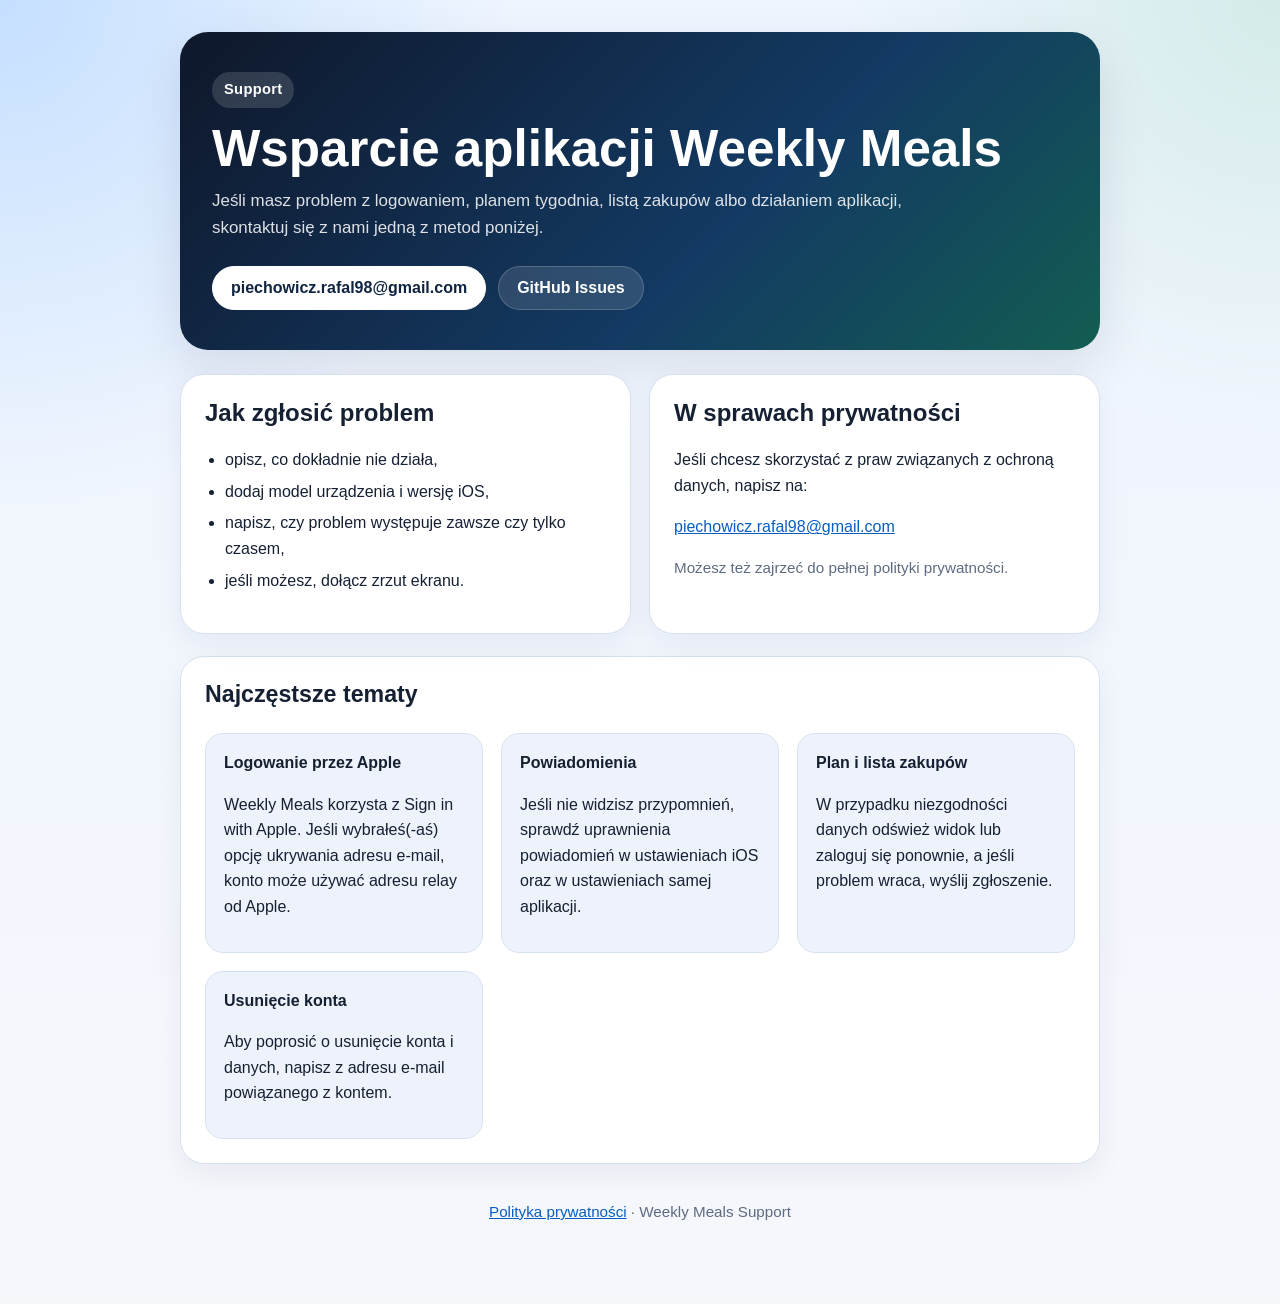
==== docs/support/index.html @ db655a3d "Add support and privacy pages for App Store review" ====
<!doctype html>
<html lang="pl">
  <head>
    <meta charset="utf-8" />
    <meta name="viewport" content="width=device-width, initial-scale=1" />
    <title>Weekly Meals Support</title>
    <meta
      name="description"
      content="Oficjalna strona wsparcia aplikacji Weekly Meals."
    />
    <link rel="stylesheet" href="../styles.css" />
  </head>
  <body>
    <main class="page">
      <section class="hero">
        <span class="eyebrow">Support</span>
        <h1>Wsparcie aplikacji Weekly Meals</h1>
        <p>
          Jeśli masz problem z logowaniem, planem tygodnia, listą zakupów albo
          działaniem aplikacji, skontaktuj się z nami jedną z metod poniżej.
        </p>
        <div class="hero-links">
          <a class="button secondary" href="mailto:piechowicz.rafal98@gmail.com">
            piechowicz.rafal98@gmail.com
          </a>
          <a
            class="button"
            href="https://github.com/rpiechowicz/Weekly-Meals/issues"
          >
            GitHub Issues
          </a>
        </div>
      </section>

      <section class="grid two">
        <article class="card">
          <h2>Jak zgłosić problem</h2>
          <ul>
            <li>opisz, co dokładnie nie działa,</li>
            <li>dodaj model urządzenia i wersję iOS,</li>
            <li>napisz, czy problem występuje zawsze czy tylko czasem,</li>
            <li>jeśli możesz, dołącz zrzut ekranu.</li>
          </ul>
        </article>

        <article class="card">
          <h2>W sprawach prywatności</h2>
          <p>
            Jeśli chcesz skorzystać z praw związanych z ochroną danych, napisz
            na:
          </p>
          <p>
            <a href="mailto:piechowicz.rafal98@gmail.com">
              piechowicz.rafal98@gmail.com
            </a>
          </p>
          <p class="meta">
            Możesz też zajrzeć do pełnej polityki prywatności.
          </p>
        </article>
      </section>

      <section class="card section">
        <h2>Najczęstsze tematy</h2>
        <div class="grid two">
          <div class="notice">
            <strong>Logowanie przez Apple</strong>
            <p>
              Weekly Meals korzysta z Sign in with Apple. Jeśli wybrałeś(-aś)
              opcję ukrywania adresu e-mail, konto może używać adresu relay od
              Apple.
            </p>
          </div>
          <div class="notice">
            <strong>Powiadomienia</strong>
            <p>
              Jeśli nie widzisz przypomnień, sprawdź uprawnienia powiadomień w
              ustawieniach iOS oraz w ustawieniach samej aplikacji.
            </p>
          </div>
          <div class="notice">
            <strong>Plan i lista zakupów</strong>
            <p>
              W przypadku niezgodności danych odśwież widok lub zaloguj się
              ponownie, a jeśli problem wraca, wyślij zgłoszenie.
            </p>
          </div>
          <div class="notice">
            <strong>Usunięcie konta</strong>
            <p>
              Aby poprosić o usunięcie konta i danych, napisz z adresu e-mail
              powiązanego z kontem.
            </p>
          </div>
        </div>
      </section>

      <p class="footer">
        <a href="../privacy/">Polityka prywatności</a> · Weekly Meals Support
      </p>
    </main>
  </body>
</html>
---- docs/styles.css ----
:root {
  color-scheme: light;
  --bg: #f5f7fb;
  --surface: #ffffff;
  --surface-alt: #eef3fb;
  --text: #152033;
  --muted: #5e6b82;
  --accent: #0b7cff;
  --accent-strong: #075ec2;
  --border: #d8e1f0;
  --shadow: 0 18px 50px rgba(12, 24, 46, 0.10);
  --max-width: 960px;
}

* {
  box-sizing: border-box;
}

html {
  font-size: 16px;
}

body {
  margin: 0;
  font-family: -apple-system, BlinkMacSystemFont, "Segoe UI", sans-serif;
  background:
    radial-gradient(circle at top left, rgba(11, 124, 255, 0.18), transparent 28%),
    radial-gradient(circle at top right, rgba(22, 163, 74, 0.12), transparent 24%),
    linear-gradient(180deg, #eef5ff 0%, var(--bg) 100%);
  color: var(--text);
  line-height: 1.6;
}

a {
  color: var(--accent-strong);
}

.page {
  max-width: var(--max-width);
  margin: 0 auto;
  padding: 32px 20px 64px;
}

.hero {
  background: linear-gradient(135deg, #0f172a 0%, #133a63 60%, #135d52 100%);
  color: #ffffff;
  border-radius: 28px;
  padding: 40px 32px;
  box-shadow: var(--shadow);
}

.eyebrow {
  display: inline-block;
  margin-bottom: 14px;
  padding: 6px 12px;
  border-radius: 999px;
  background: rgba(255, 255, 255, 0.14);
  font-size: 0.92rem;
  font-weight: 600;
  letter-spacing: 0.02em;
}

.hero h1 {
  margin: 0 0 12px;
  font-size: clamp(2rem, 4vw, 3.25rem);
  line-height: 1.05;
}

.hero p {
  max-width: 720px;
  margin: 0;
  color: rgba(255, 255, 255, 0.86);
  font-size: 1.06rem;
}

.hero-links {
  display: flex;
  flex-wrap: wrap;
  gap: 12px;
  margin-top: 24px;
}

.button {
  display: inline-flex;
  align-items: center;
  justify-content: center;
  min-height: 44px;
  padding: 0 18px;
  border-radius: 999px;
  border: 1px solid rgba(255, 255, 255, 0.18);
  background: rgba(255, 255, 255, 0.12);
  color: #ffffff;
  text-decoration: none;
  font-weight: 600;
}

.button.secondary {
  background: #ffffff;
  border-color: #ffffff;
  color: #0f2440;
}

.grid {
  display: grid;
  gap: 18px;
  margin-top: 24px;
}

.grid.two {
  grid-template-columns: repeat(auto-fit, minmax(260px, 1fr));
}

.card {
  background: var(--surface);
  border: 1px solid var(--border);
  border-radius: 24px;
  padding: 24px;
  box-shadow: 0 10px 30px rgba(15, 36, 64, 0.06);
}

.card h2,
.card h3 {
  margin-top: 0;
  line-height: 1.2;
}

.section {
  margin-top: 22px;
}

.section h2 {
  margin-bottom: 10px;
  font-size: 1.45rem;
}

.meta {
  color: var(--muted);
  font-size: 0.95rem;
}

.notice {
  padding: 16px 18px;
  border-radius: 18px;
  background: var(--surface-alt);
  border: 1px solid var(--border);
}

ul {
  padding-left: 20px;
}

li + li {
  margin-top: 6px;
}

.footer {
  margin-top: 36px;
  color: var(--muted);
  font-size: 0.95rem;
  text-align: center;
}

@media (max-width: 640px) {
  .page {
    padding: 20px 14px 48px;
  }

  .hero,
  .card {
    border-radius: 22px;
    padding: 22px;
  }
}
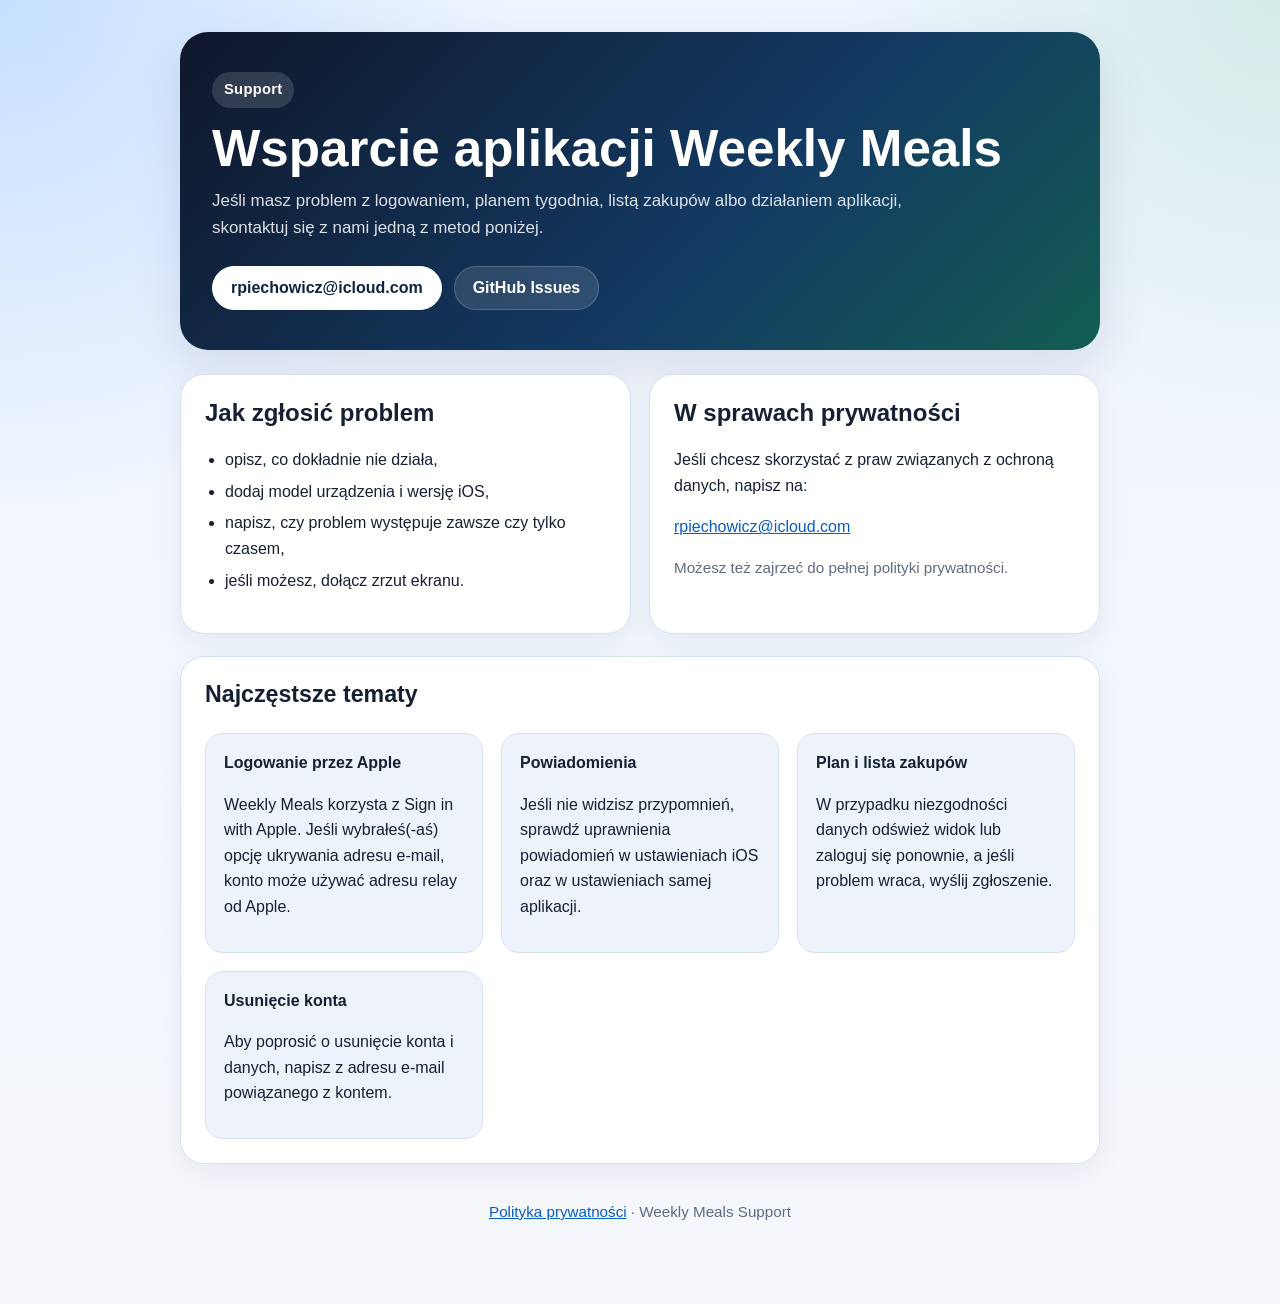
==== commit 90784be6: "Redesign Auth onboarding to B2 Cozy Kitchen - Introduce WMDesignSystem with terracotta palette token" ====
--- a/docs/support/index.html
+++ b/docs/support/index.html
@@ -20,8 +20,8 @@
           działaniem aplikacji, skontaktuj się z nami jedną z metod poniżej.
         </p>
         <div class="hero-links">
-          <a class="button secondary" href="mailto:piechowicz.rafal98@gmail.com">
-            piechowicz.rafal98@gmail.com
+          <a class="button secondary" href="mailto:rpiechowicz@icloud.com">
+            rpiechowicz@icloud.com
           </a>
           <a
             class="button"
@@ -50,8 +50,8 @@
             na:
           </p>
           <p>
-            <a href="mailto:piechowicz.rafal98@gmail.com">
-              piechowicz.rafal98@gmail.com
+            <a href="mailto:rpiechowicz@icloud.com">
+              rpiechowicz@icloud.com
             </a>
           </p>
           <p class="meta">
